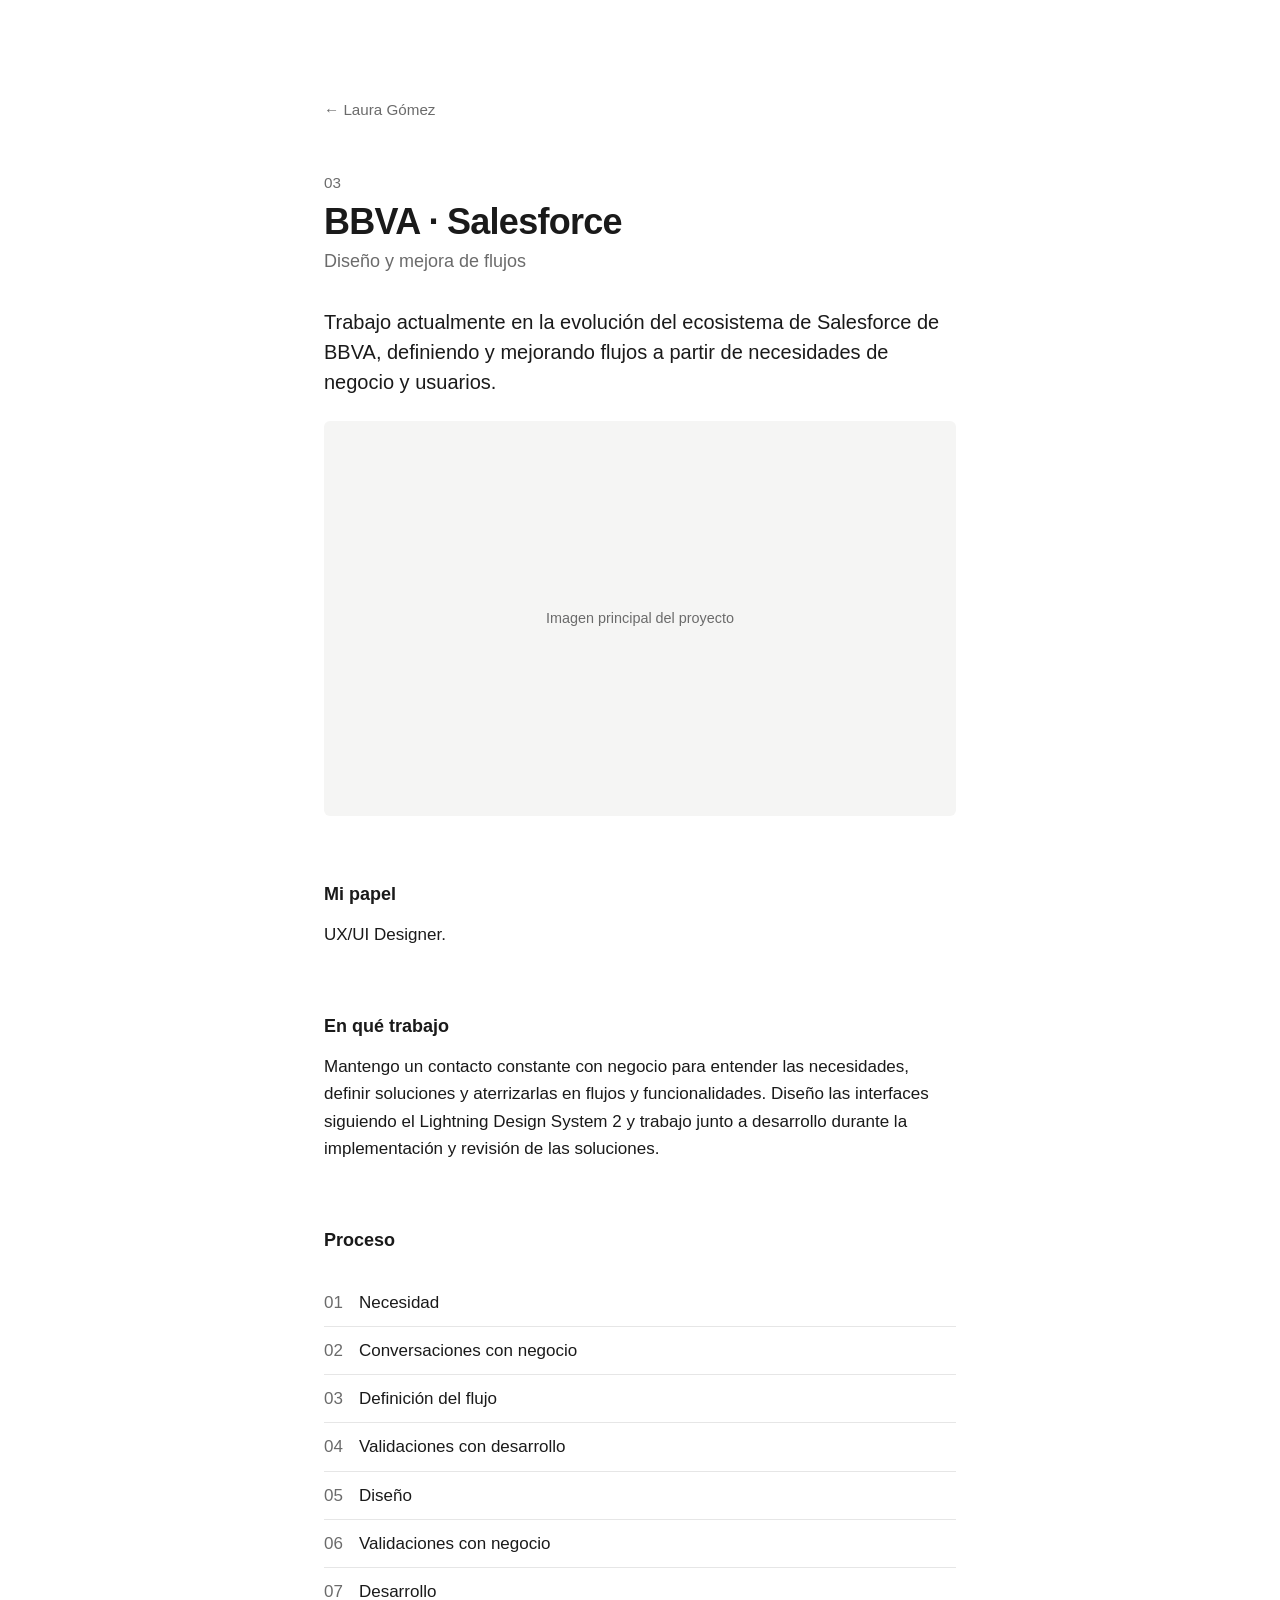
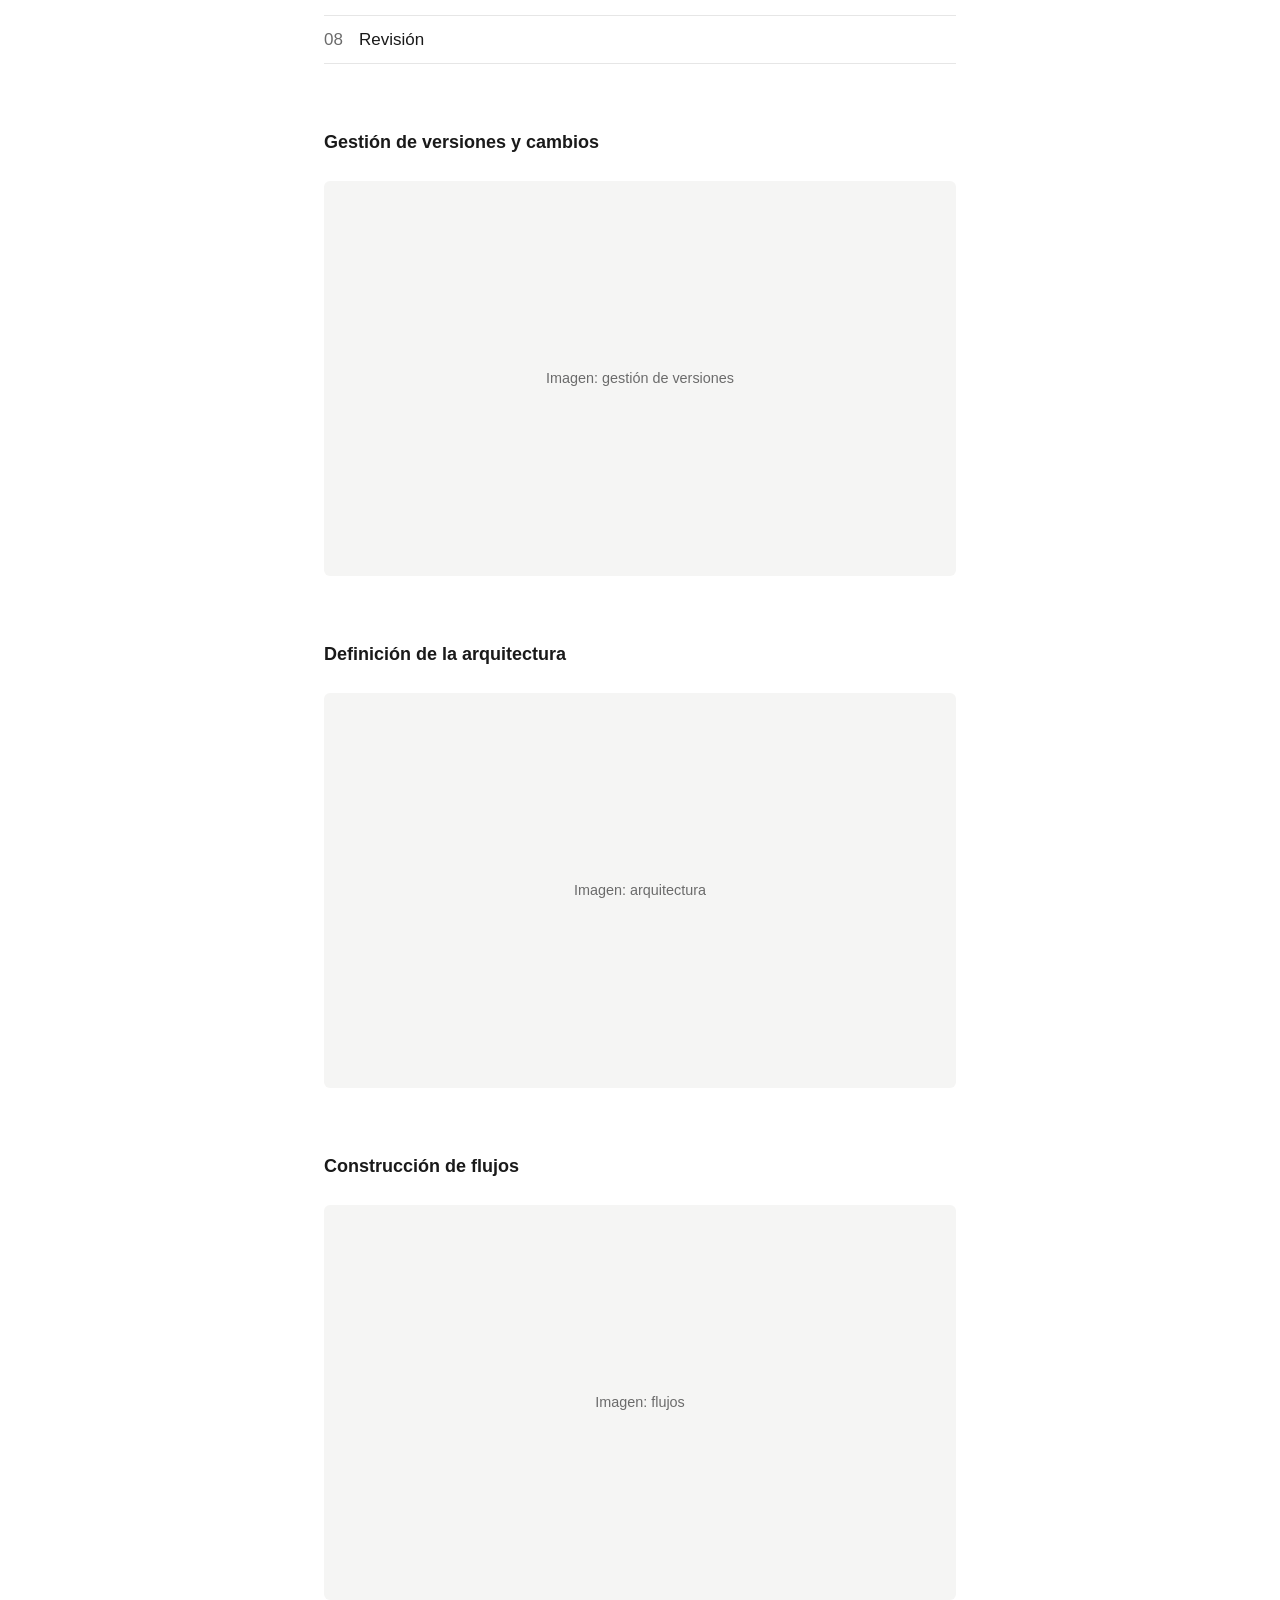
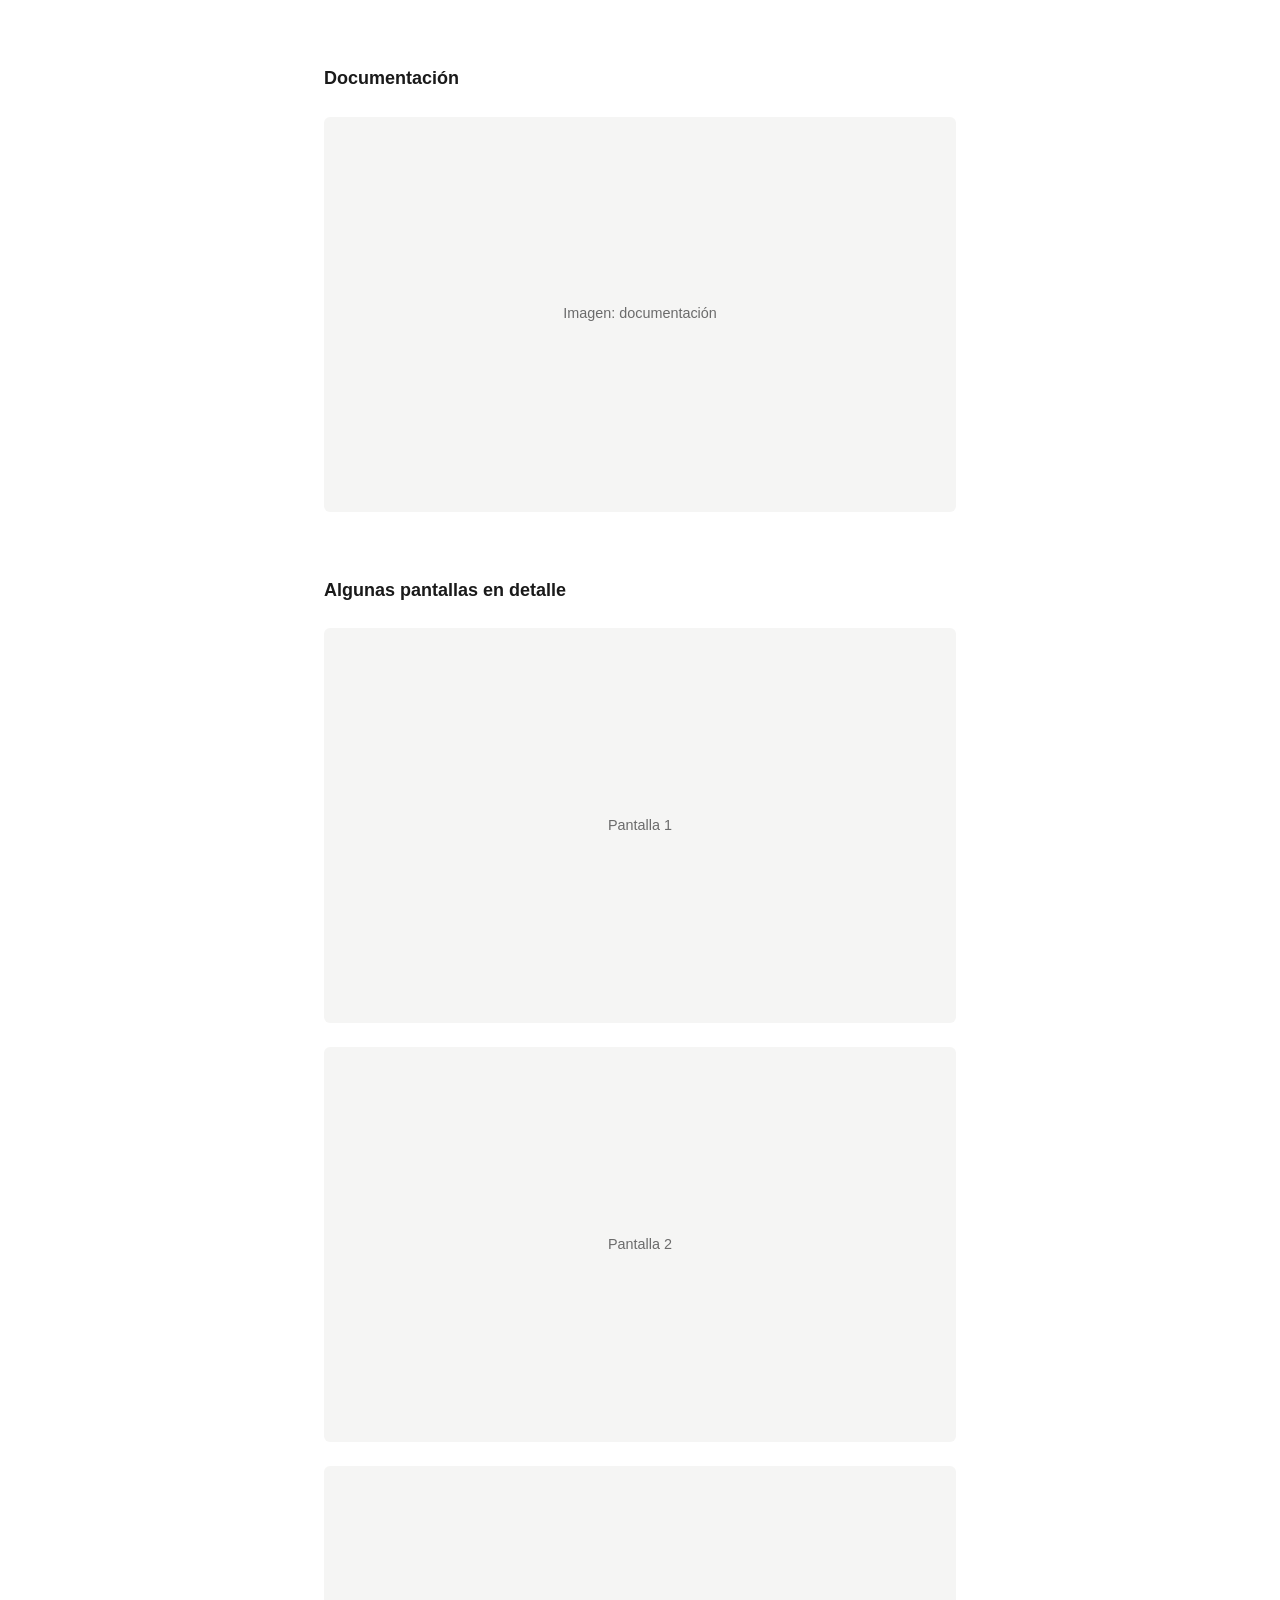
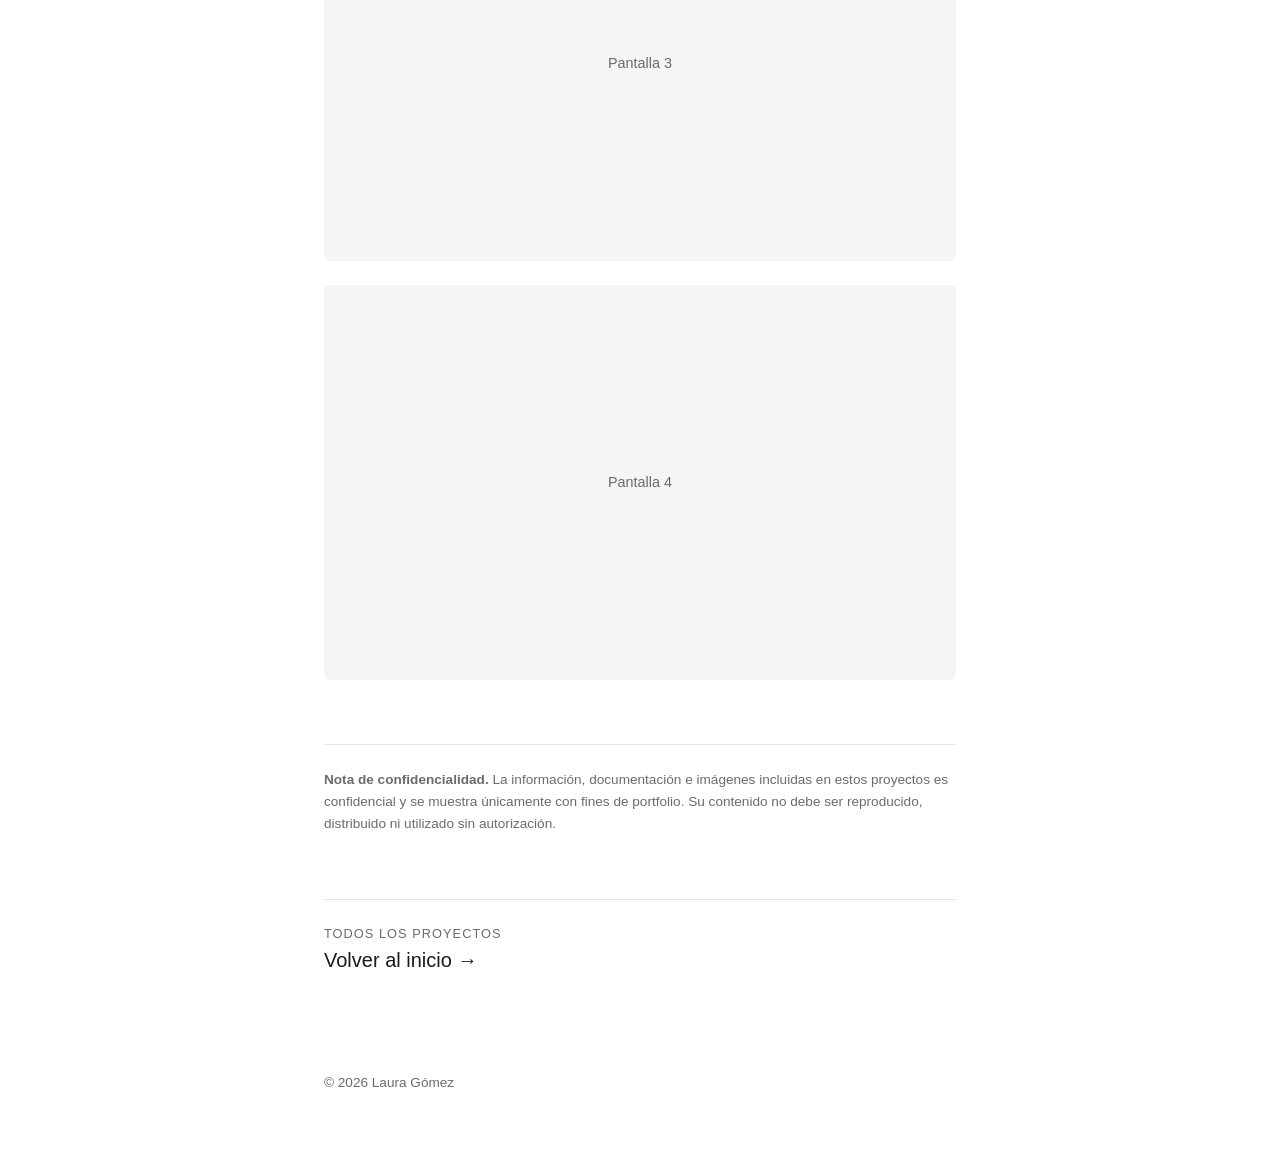
==== bbva.html @ 511746fc "Primera versión del portfolio" ====
<!DOCTYPE html>
<html lang="es">
<head>
  <meta charset="UTF-8">
  <meta name="viewport" content="width=device-width, initial-scale=1.0">
  <title>BBVA · Salesforce — Laura Gómez</title>
  <link rel="stylesheet" href="styles.css">
</head>
<body>
  <main>
    <a class="back" href="index.html">← Laura Gómez</a>

    <article>
      <p class="case-num">03</p>
      <h1 class="case-title">BBVA · Salesforce</h1>
      <p class="case-sub">Diseño y mejora de flujos</p>

      <p class="lead">Trabajo actualmente en la evolución del ecosistema de Salesforce de BBVA, definiendo y mejorando flujos a partir de necesidades de negocio y usuarios.</p>

      <figure><div class="placeholder">Imagen principal del proyecto</div></figure>

      <h2>Mi papel</h2>
      <p>UX/UI Designer.</p>

      <h2>En qué trabajo</h2>
      <p>Mantengo un contacto constante con negocio para entender las necesidades, definir soluciones y aterrizarlas en flujos y funcionalidades. Diseño las interfaces siguiendo el Lightning Design System 2 y trabajo junto a desarrollo durante la implementación y revisión de las soluciones.</p>

      <h2>Proceso</h2>
      <ol class="process">
        <li>Necesidad</li>
        <li>Conversaciones con negocio</li>
        <li>Definición del flujo</li>
        <li>Validaciones con desarrollo</li>
        <li>Diseño</li>
        <li>Validaciones con negocio</li>
        <li>Desarrollo</li>
        <li>Revisión</li>
      </ol>

      <h2>Gestión de versiones y cambios</h2>
      <figure><div class="placeholder">Imagen: gestión de versiones</div></figure>

      <h2>Definición de la arquitectura</h2>
      <figure><div class="placeholder">Imagen: arquitectura</div></figure>

      <h2>Construcción de flujos</h2>
      <figure><div class="placeholder">Imagen: flujos</div></figure>

      <h2>Documentación</h2>
      <figure><div class="placeholder">Imagen: documentación</div></figure>

      <h2>Algunas pantallas en detalle</h2>
      <figure><div class="placeholder">Pantalla 1</div></figure>
      <figure><div class="placeholder">Pantalla 2</div></figure>
      <figure><div class="placeholder">Pantalla 3</div></figure>
      <figure><div class="placeholder">Pantalla 4</div></figure>

      <p class="note"><strong>Nota de confidencialidad.</strong> La información, documentación e imágenes incluidas en estos proyectos es confidencial y se muestra únicamente con fines de portfolio. Su contenido no debe ser reproducido, distribuido ni utilizado sin autorización.</p>
    </article>

    <a class="next" href="index.html"><small>Todos los proyectos</small><span>Volver al inicio →</span></a>
  </main>
  <footer>© 2026 Laura Gómez</footer>
</body>
</html>
---- styles.css ----
:root {
  --text: #1a1a1a;
  --muted: #6b6b6b;
  --line: #e6e6e6;
  --bg: #ffffff;
  --soft: #f5f5f4;
  --max: 680px;
}

* { box-sizing: border-box; margin: 0; padding: 0; }

body {
  font-family: -apple-system, BlinkMacSystemFont, "Inter", "Helvetica Neue", Arial, sans-serif;
  color: var(--text);
  background: var(--bg);
  line-height: 1.6;
  font-size: 17px;
  -webkit-font-smoothing: antialiased;
}

main { max-width: var(--max); margin: 0 auto; padding: 96px 24px 64px; }

a { color: inherit; text-underline-offset: 3px; text-decoration-thickness: 1px; }
a:hover { color: var(--muted); }

/* ---------- Portada ---------- */
.name { font-size: 2.25rem; font-weight: 600; letter-spacing: -0.02em; line-height: 1.2; }
.role { color: var(--muted); font-size: 1.125rem; margin-top: 4px; }
.now { margin-top: 32px; }
.now strong { font-weight: 500; }
.intro { margin-top: 24px; font-size: 1.25rem; line-height: 1.5; }
.intro span { display: block; color: var(--muted); font-size: 1rem; margin-top: 8px; }

.links { display: flex; gap: 24px; flex-wrap: wrap; margin-top: 32px; list-style: none; font-size: 0.95rem; }

.section-label {
  font-size: 0.8rem; text-transform: uppercase; letter-spacing: 0.08em;
  color: var(--muted); margin: 96px 0 8px;
}

.projects { list-style: none; }
.projects a {
  display: flex; justify-content: space-between; align-items: baseline; gap: 16px;
  padding: 24px 0; border-bottom: 1px solid var(--line); text-decoration: none;
}
.projects li:first-child a { border-top: 1px solid var(--line); }
.projects .title { font-size: 1.25rem; font-weight: 500; }
.projects .desc { color: var(--muted); font-size: 0.95rem; display: block; margin-top: 2px; }
.projects .arrow { color: var(--muted); transition: transform .2s; }
.projects a:hover { color: inherit; }
.projects a:hover .arrow { transform: translateX(4px); color: var(--text); }

/* ---------- Proyecto ---------- */
.back { font-size: 0.95rem; color: var(--muted); text-decoration: none; }
.back:hover { color: var(--text); }

.case-num { color: var(--muted); font-size: 0.95rem; margin-top: 48px; }
.case-title { font-size: 2.25rem; font-weight: 600; letter-spacing: -0.02em; line-height: 1.2; margin-top: 4px; }
.case-sub { color: var(--muted); font-size: 1.125rem; margin-top: 4px; }
.lead { font-size: 1.25rem; line-height: 1.5; margin-top: 32px; }

.meta { display: flex; gap: 48px; flex-wrap: wrap; margin-top: 32px; font-size: 0.95rem; }
.meta dt { color: var(--muted); font-size: 0.8rem; text-transform: uppercase; letter-spacing: 0.08em; }

article h2 { font-size: 1.125rem; font-weight: 600; margin: 64px 0 12px; }
article p + p { margin-top: 12px; }
article ul { margin: 16px 0 0 20px; }
article li { margin-top: 4px; }

.pullquote { font-size: 1.25rem; font-weight: 500; margin-top: 24px; padding-left: 16px; border-left: 2px solid var(--text); }

/* Proceso (BBVA) */
.process { list-style: none; counter-reset: step; margin: 24px 0 0 0 !important; }
.process li { counter-increment: step; display: flex; gap: 16px; padding: 10px 0; border-bottom: 1px solid var(--line); margin: 0; }
.process li::before { content: counter(step, decimal-leading-zero); color: var(--muted); font-variant-numeric: tabular-nums; }

/* Imágenes: sustituir los .placeholder por <img src="..." alt="..."> */
figure { margin-top: 24px; }
figure img { width: 100%; display: block; border-radius: 6px; border: 1px solid var(--line); }
.placeholder {
  aspect-ratio: 16 / 10; background: var(--soft); border-radius: 6px;
  display: flex; align-items: center; justify-content: center;
  color: var(--muted); font-size: 0.9rem; text-align: center; padding: 16px;
}
figcaption { color: var(--muted); font-size: 0.85rem; margin-top: 8px; }

.note { margin-top: 64px; font-size: 0.85rem; color: var(--muted); padding-top: 24px; border-top: 1px solid var(--line); }

.next { display: block; margin-top: 64px; padding-top: 24px; border-top: 1px solid var(--line); text-decoration: none; }
.next small { display: block; color: var(--muted); font-size: 0.8rem; text-transform: uppercase; letter-spacing: 0.08em; }
.next span { font-size: 1.25rem; font-weight: 500; }

footer { max-width: var(--max); margin: 0 auto; padding: 32px 24px 64px; color: var(--muted); font-size: 0.85rem; }

@media (max-width: 600px) {
  main { padding-top: 56px; }
  body { font-size: 16px; }
  .name, .case-title { font-size: 1.85rem; }
  .section-label { margin-top: 64px; }
}
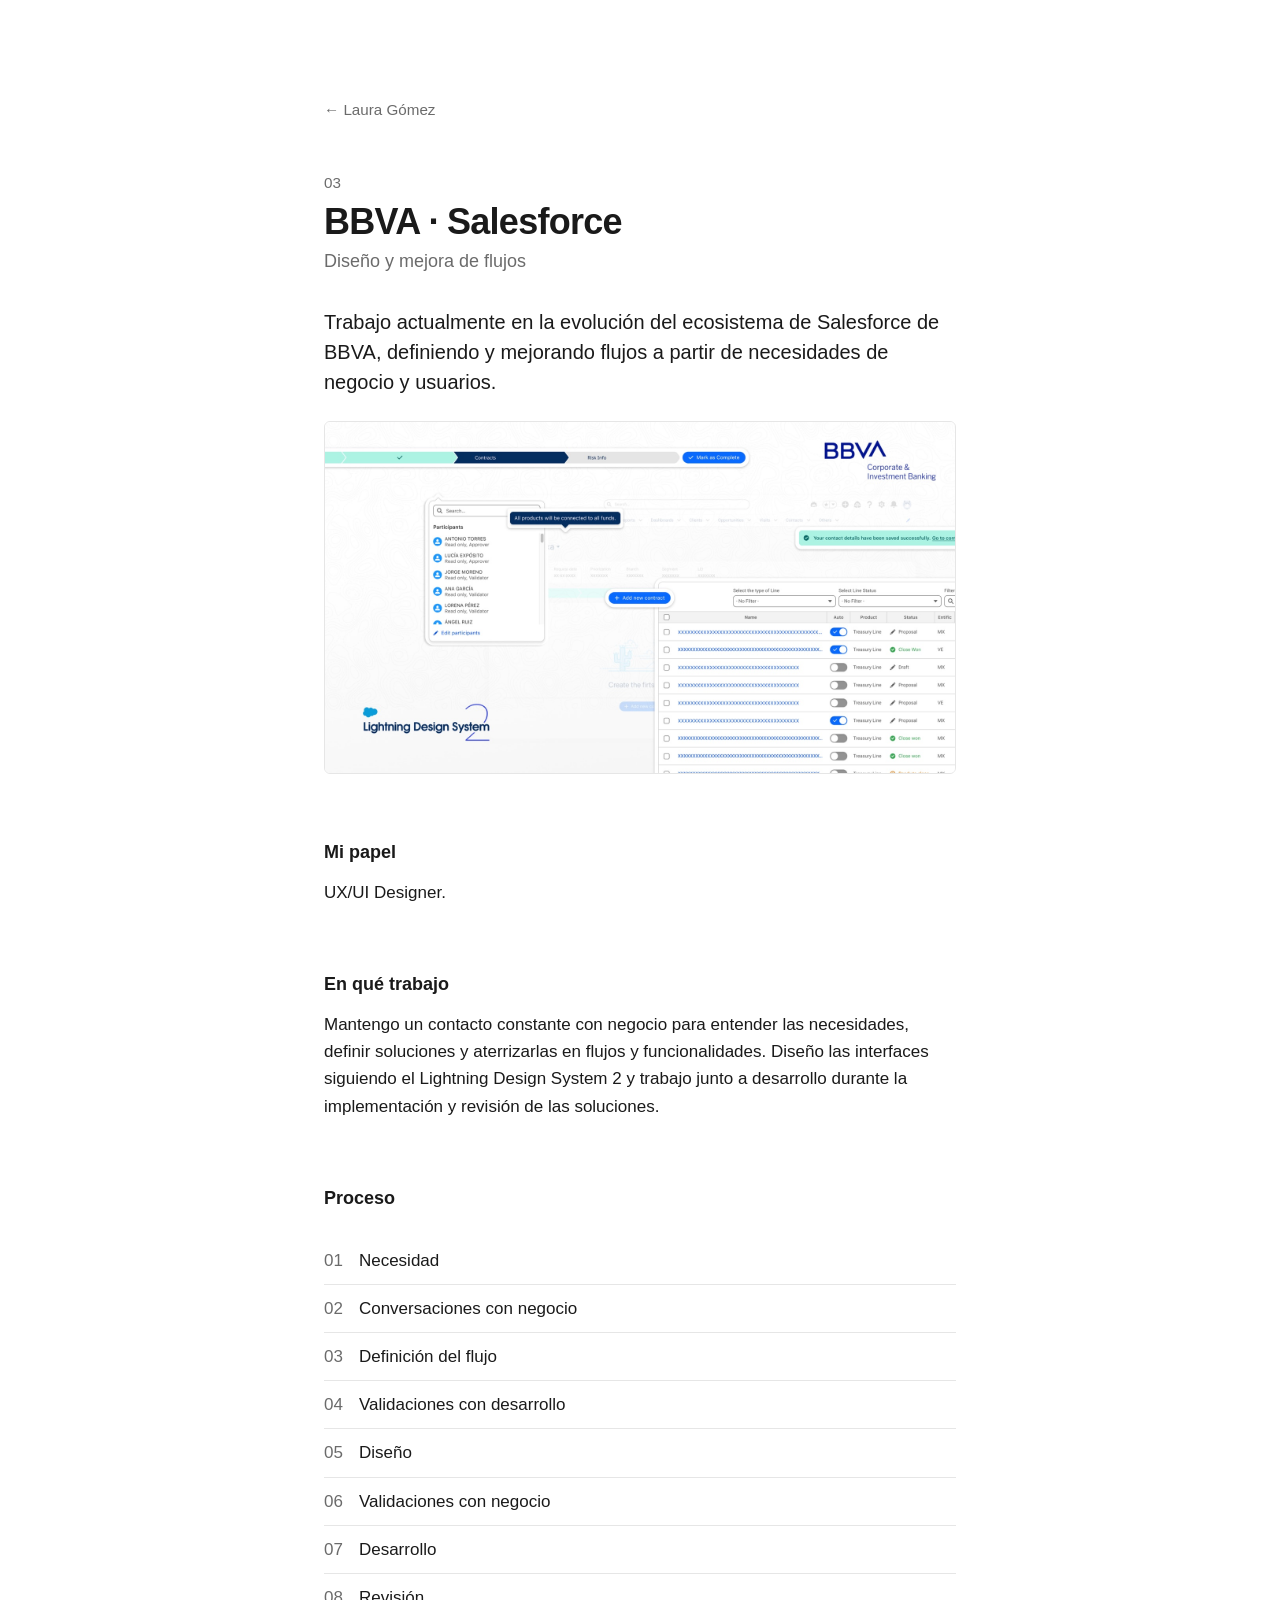
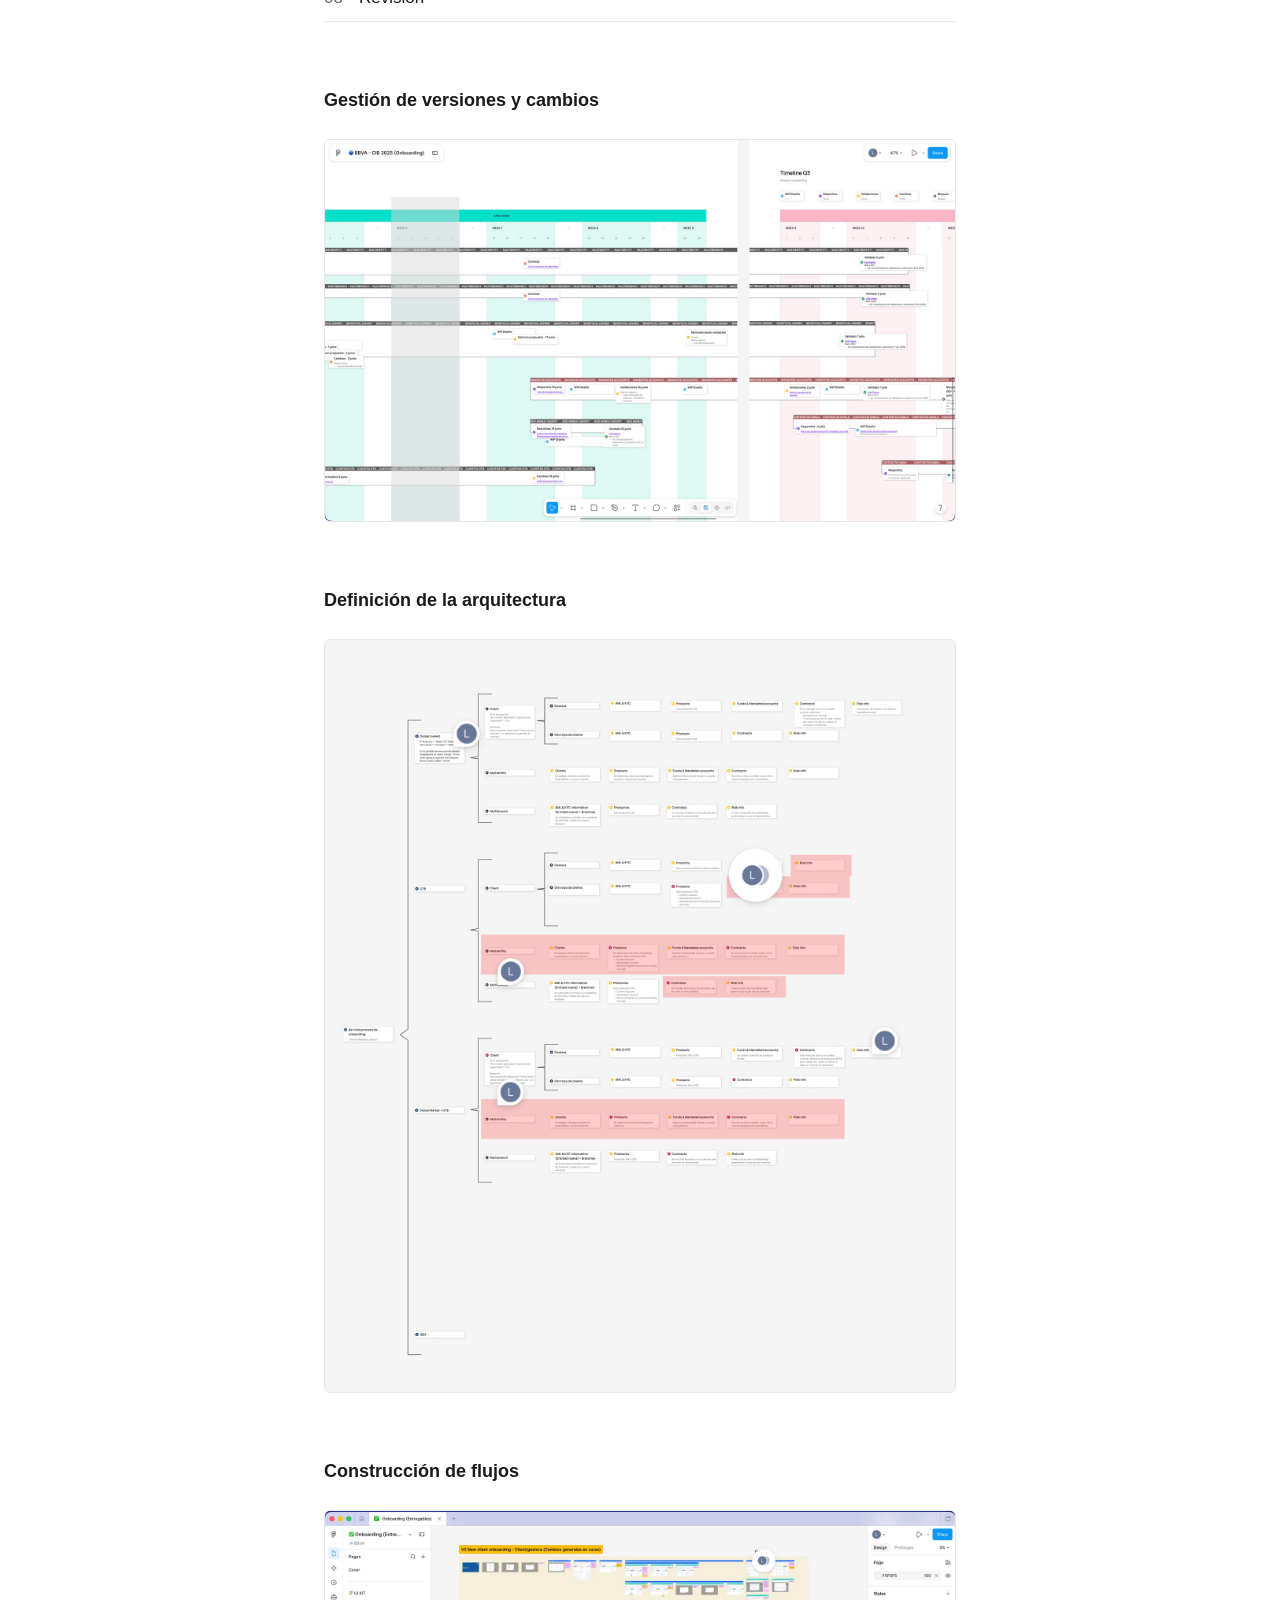
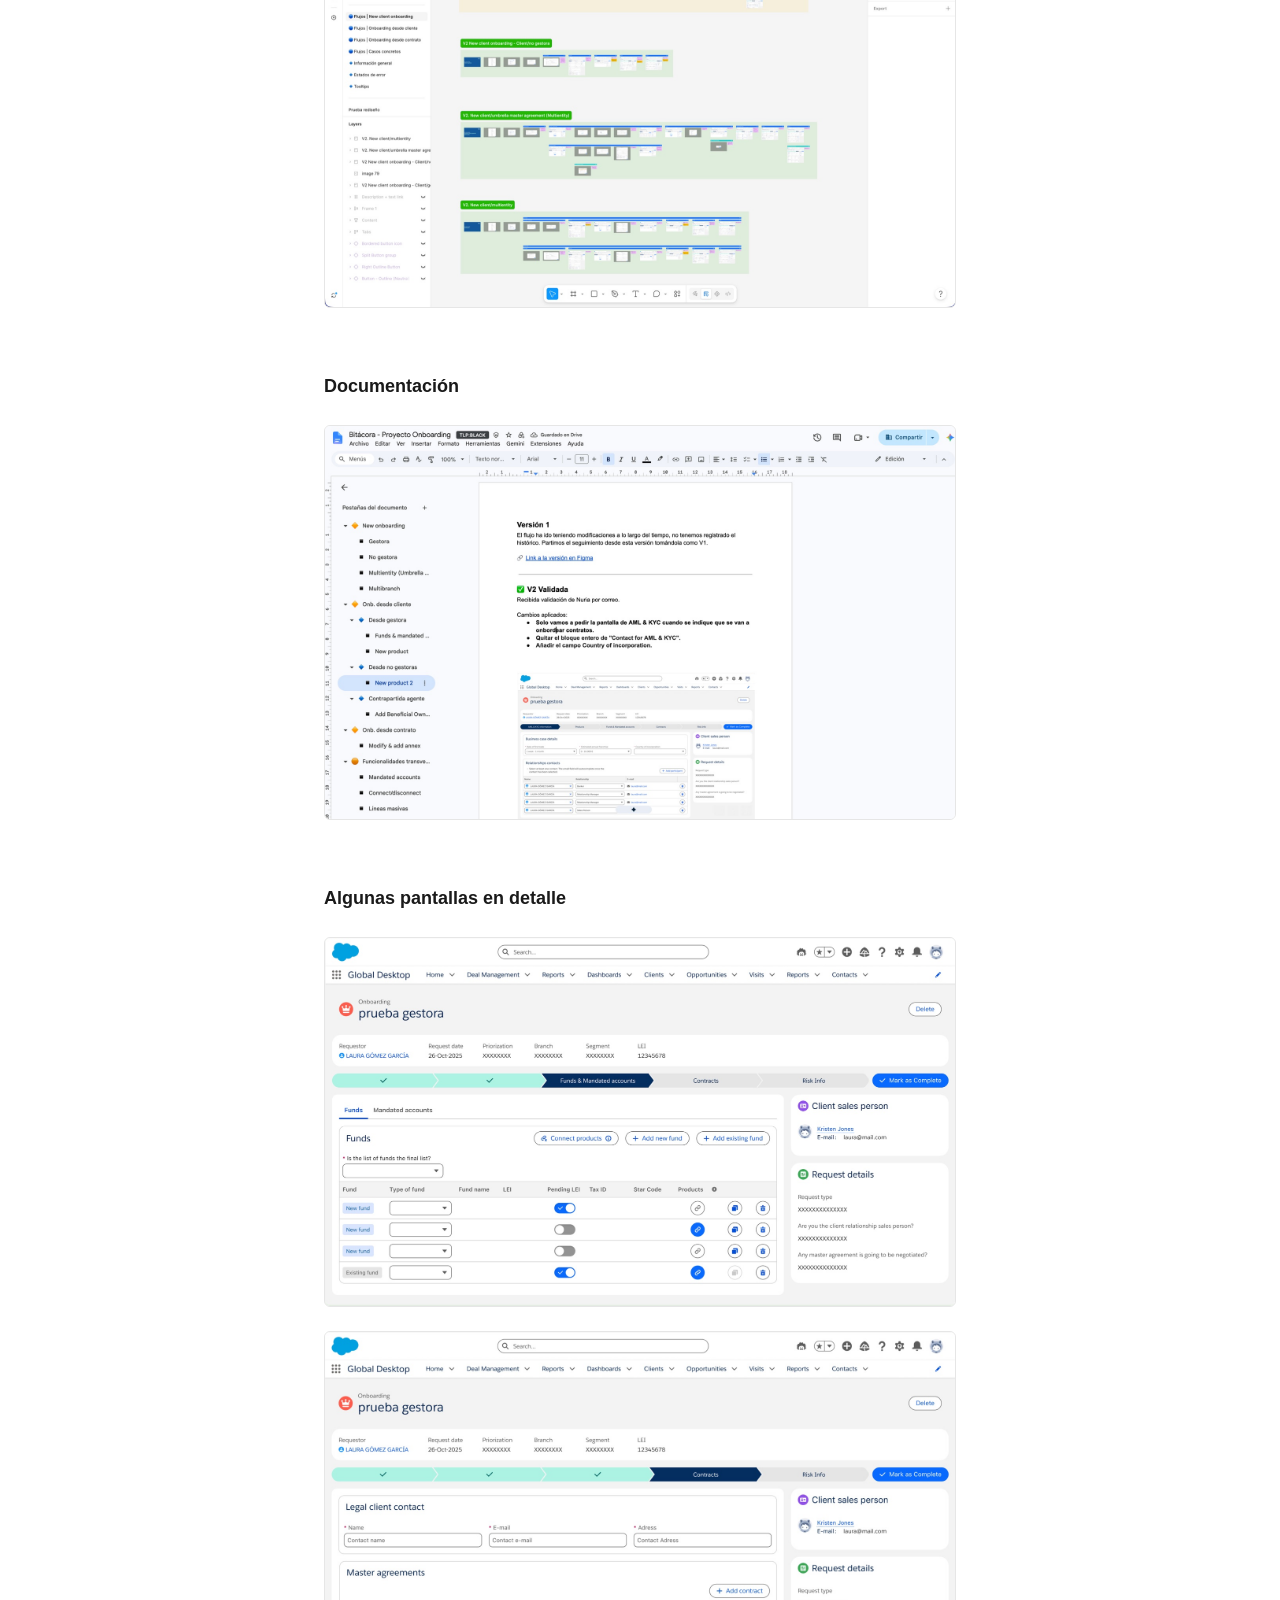
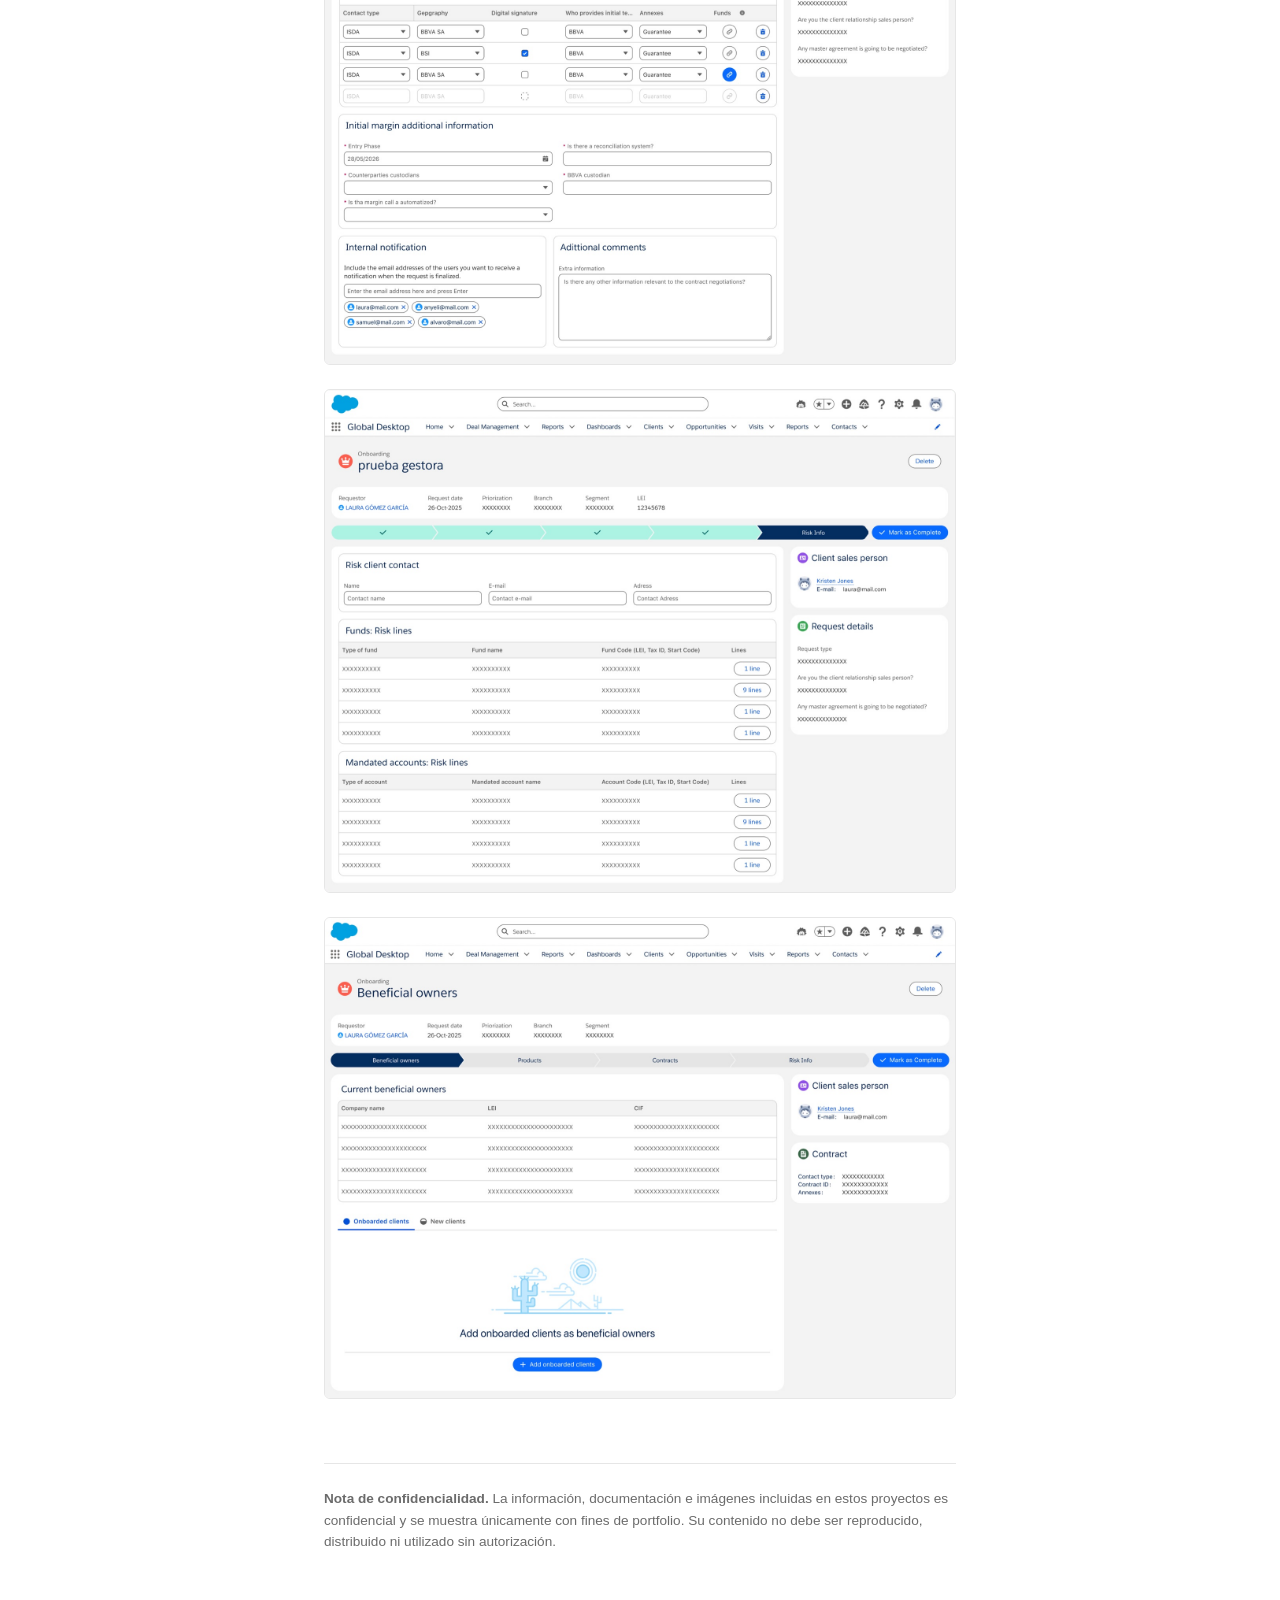
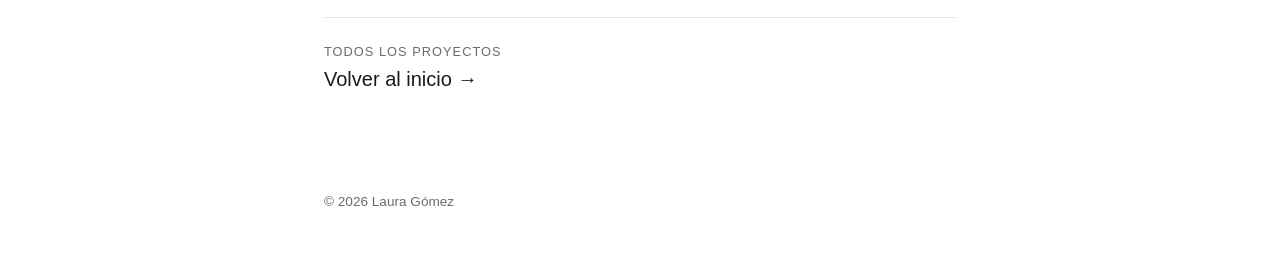
==== commit 2a55099b: "Actualizar páginas con imágenes" ====
--- a/bbva.html
+++ b/bbva.html
@@ -17,7 +17,7 @@
 
       <p class="lead">Trabajo actualmente en la evolución del ecosistema de Salesforce de BBVA, definiendo y mejorando flujos a partir de necesidades de negocio y usuarios.</p>
 
-      <figure><div class="placeholder">Imagen principal del proyecto</div></figure>
+      <figure><img src="img/bbva-portada.jpg" alt="Interfaz de Salesforce para BBVA Corporate &amp; Investment Banking con Lightning Design System 2" width="1600" height="891" loading="lazy"></figure>
 
       <h2>Mi papel</h2>
       <p>UX/UI Designer.</p>
@@ -38,22 +38,22 @@
       </ol>
 
       <h2>Gestión de versiones y cambios</h2>
-      <figure><div class="placeholder">Imagen: gestión de versiones</div></figure>
+      <figure><img src="img/bbva-versiones.jpg" alt="Gestión de versiones y cambios" width="1600" height="968" loading="lazy"></figure>
 
       <h2>Definición de la arquitectura</h2>
-      <figure><div class="placeholder">Imagen: arquitectura</div></figure>
+      <figure><img src="img/bbva-arquitectura.jpg" alt="Definición de la arquitectura" width="1600" height="1910" loading="lazy"></figure>
 
       <h2>Construcción de flujos</h2>
-      <figure><div class="placeholder">Imagen: flujos</div></figure>
+      <figure><img src="img/bbva-flujos.jpg" alt="Construcción de flujos" width="1600" height="1006" loading="lazy"></figure>
 
       <h2>Documentación</h2>
-      <figure><div class="placeholder">Imagen: documentación</div></figure>
+      <figure><img src="img/bbva-documentacion.jpg" alt="Documentación del proyecto" width="1600" height="1000" loading="lazy"></figure>
 
       <h2>Algunas pantallas en detalle</h2>
-      <figure><div class="placeholder">Pantalla 1</div></figure>
-      <figure><div class="placeholder">Pantalla 2</div></figure>
-      <figure><div class="placeholder">Pantalla 3</div></figure>
-      <figure><div class="placeholder">Pantalla 4</div></figure>
+      <figure><img src="img/bbva-pantalla-1.jpg" alt="Pantalla en detalle 1" width="1600" height="933" loading="lazy"></figure>
+      <figure><img src="img/bbva-pantalla-2.jpg" alt="Pantalla en detalle 2" width="1600" height="1606" loading="lazy"></figure>
+      <figure><img src="img/bbva-pantalla-3.jpg" alt="Pantalla en detalle 3" width="1600" height="1274" loading="lazy"></figure>
+      <figure><img src="img/bbva-pantalla-4.jpg" alt="Pantalla en detalle 4" width="1600" height="1220" loading="lazy"></figure>
 
       <p class="note"><strong>Nota de confidencialidad.</strong> La información, documentación e imágenes incluidas en estos proyectos es confidencial y se muestra únicamente con fines de portfolio. Su contenido no debe ser reproducido, distribuido ni utilizado sin autorización.</p>
     </article>
--- a/styles.css
+++ b/styles.css
@@ -98,3 +98,7 @@
   .name, .case-title { font-size: 1.85rem; }
   .section-label { margin-top: 64px; }
 }
+
+.pair { display: grid; grid-template-columns: 1fr 1fr; gap: 12px; margin-top: 24px; }
+.pair img { width: 100%; height: auto; display: block; border-radius: 6px; }
+figure img { height: auto; }
